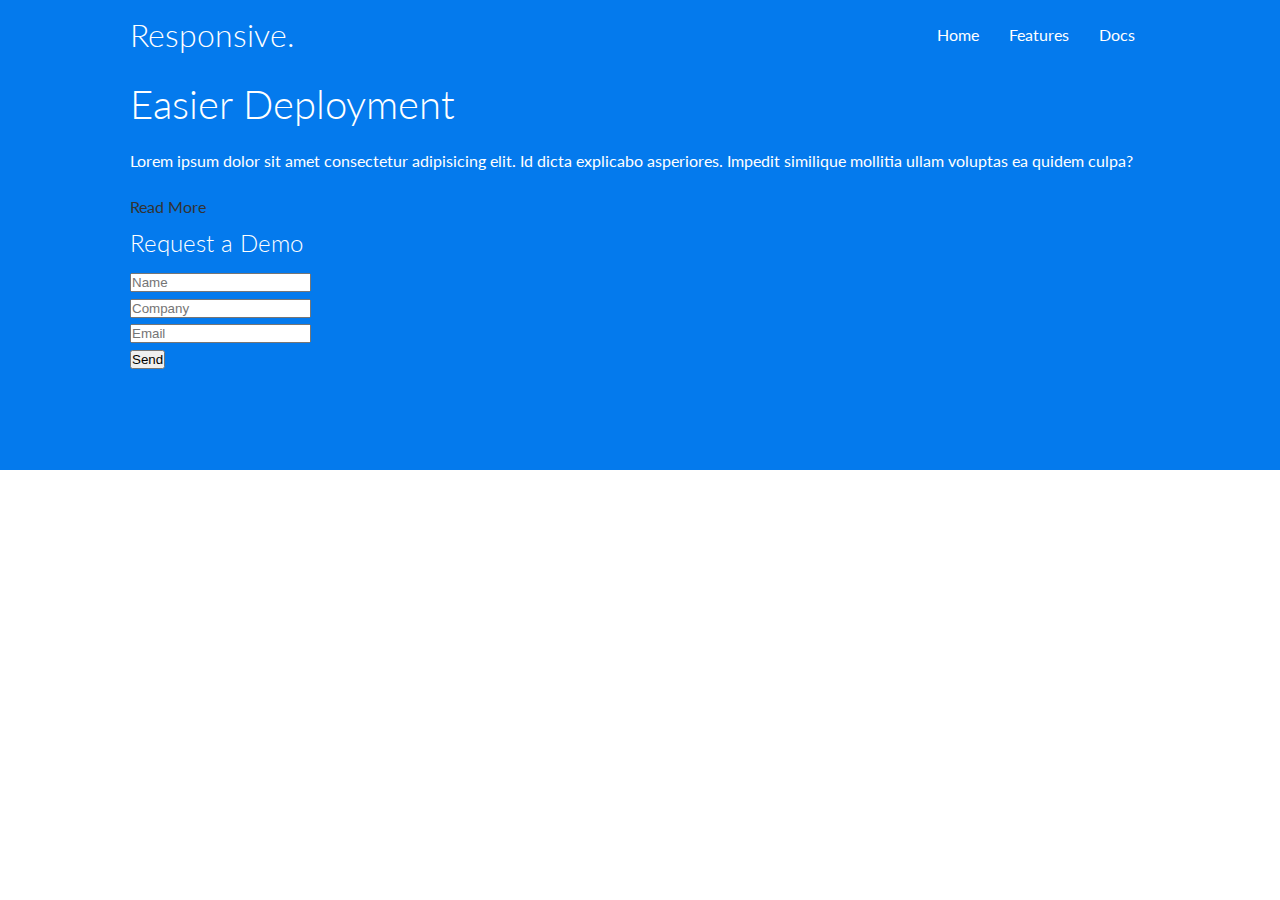
==== index.html @ bf0bc0f7 "showcase basic setting and custom property setup" ====
<!DOCTYPE html>
<html lang="en">
  <head>
    <meta charset="UTF-8" />
    <meta http-equiv="X-UA-Compatible" content="IE=edge" />
    <meta name="viewport" content="width=device-width, initial-scale=1.0" />
    <link
      rel="stylesheet"
      href="https://cdnjs.cloudflare.com/ajax/libs/font-awesome/6.0.0-beta2/css/all.min.css"
    />
    <link rel="stylesheet" href="./css/style.css" />

    <title>Project 1</title>
  </head>
  <body>
    <!-- ! Navbar -->
    <div class="navbar">
      <div class="container flex">
        <h1 class="logo">Responsive.</h1>
        <nav>
          <ul>
            <li><a href="index.html">Home</a></li>
            <li><a href="features.html">Features</a></li>
            <li><a href="docs.html">Docs</a></li>
          </ul>
        </nav>
      </div>
    </div>
    <!-- ! Showcase -->
    <section class="showcase">
      <div class="container grid">
        <div class="showcase-text">
          <h1>Easier Deployment</h1>
          <p>
            Lorem ipsum dolor sit amet consectetur adipisicing elit. Id dicta
            explicabo asperiores. Impedit similique mollitia ullam voluptas ea
            quidem culpa?
          </p>
          <a href="features.html" class="btn btn-outline">Read More</a>
        </div>
        <div class="showcase-form card">
          <h2>Request a Demo</h2>
          <form>
            <div class="form-control">
              <input type="text" name="name" placeholder="Name" required />
            </div>
            <div class="form-control">
              <input
                type="text"
                name="company"
                placeholder="Company"
                required
              />
            </div>
            <div class="form-control">
              <input type="email" name="email" placeholder="Email" required />
            </div>
            <input type="submit" value="Send" class="btn btn-primary" />
          </form>
        </div>
      </div>
    </section>
  </body>
</html>
---- css/style.css ----
@import url("https://fonts.googleapis.com/css2?family=Lato:wght@300&display=swap");

/* ! Scope style: means we can use it anywhere */
/* If we want to use a color five time, we'd better use custom properties */
:root {
  /* '--' is the syntax, the name followed. */
  --primary-color: #047aed;
}
* {
  box-sizing: border-box;
  /* *It allows us to use borders and padding and stuff without having to add to the width of one element  */
  padding: 0;
  margin: 0;
}
body {
  font-family: "Lato", sans-serif;
  color: #333;
  line-height: 1.6;
}

li {
  list-style: none;
}

a {
  text-decoration: none;
  color: #333;
}
h1,
h2 {
  font-weight: 300;
  line-height: 1.2;
  margin: 10px 0;
}

p {
  margin: 10px 0;
}
image {
  width: 100%;
  /* *This 100% width make the image not too large for the browser. */
}
/* !Navbar */
.navbar {
  background-color: var(--primary-color);
  color: #fff;
  height: 70px;
}
.navbar ul {
  display: flex;
}
.navbar a {
  color: #fff;
  padding: 10px;
  margin: 0 5px;
}
.navbar a:hover {
  border-bottom: 2px #fff solid;
}
.navbar .flex {
  justify-content: space-between;
  /* *If the flex is in the nav bar,then it should be between. */
  /* * other wise, for other items which need the class 'flex', they need space-center */
}
/* ! Showcase */
.showcase {
  height: 400px;
  background-color: var(--primary-color);
  color: #fff;
  position: relative;
}
.showcase h1 {
  font-size: 40px;
}
.showcase p {
  margin: 20px 0;
}

/* ! Utilities */
/* Utilities is the class we use all around the website */
.container {
  max-width: 1100px;
  margin: 0 auto;
  overflow: auto;
  /* Get rid of the extra space */
  padding: 0 40px;
}

.flex {
  display: flex;
  justify-content: center;
  align-items: center;
  height: 100%;
  /* *This 100% will make whatever height the container is */
}
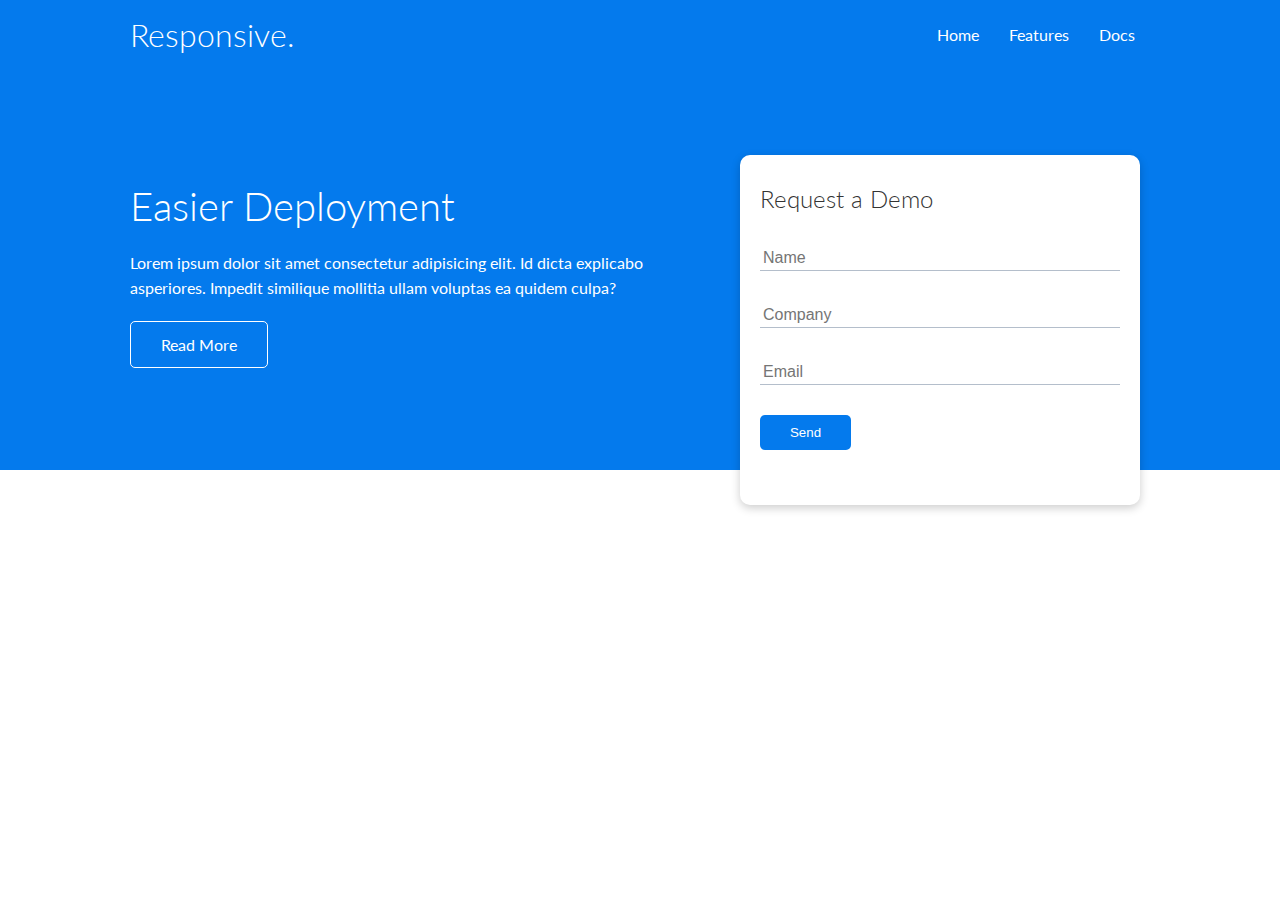
==== commit cbcd6736: "the setup of actual form/form-control The setup of buttons and outline btn" ====
--- a/index.html
+++ b/index.html
@@ -26,6 +26,8 @@
         </nav>
       </div>
     </div>
+    <!-- !                                               -->
+
     <!-- ! Showcase -->
     <section class="showcase">
       <div class="container grid">
@@ -60,5 +62,6 @@
         </div>
       </div>
     </section>
+    <!-- !                                                                       -->
   </body>
 </html>
--- a/css/style.css
+++ b/css/style.css
@@ -75,7 +75,36 @@
 .showcase p {
   margin: 20px 0;
 }
+.showcase .grid {
+  grid-template-columns: 1.3fr 1fr;
+  gap: 30px;
+  overflow: visible;
+}
+.showcase-form {
+  position: relative;
+  top: 60px;
+  height: 350px;
+  /* This will make a scroll bar. That need to be fiexed in the showcase gird, we add a overflow: visible there */
+  width: 400px;
+  padding: 40px;
+  z-index: 100;
+  justify-self: end;
+}
 
+.showcase-form .form-control {
+  margin: 30px 0;
+}
+.showcase-form input[type="text"],
+.showcase-form input[type="email"] {
+  border: 0;
+  border-bottom: 1px solid #b4becb;
+  width: 100%;
+  padding: 3px;
+  font-size: 16px;
+}
+.showcase-form input:focus {
+  outline: none;
+}
 /* ! Utilities */
 /* Utilities is the class we use all around the website */
 .container {
@@ -86,6 +115,33 @@
   padding: 0 40px;
 }
 
+.card {
+  background-color: #fff;
+  color: #333;
+  border-radius: 10px;
+  box-shadow: 0 3px 10px rgb(0, 0, 0, 0.2);
+  padding: 20px;
+  margin: 10px;
+}
+
+.btn {
+  display: inline-block;
+  padding: 10px 30px;
+  cursor: pointer;
+  background-color: var(--primary-color);
+  color: #fff;
+  border: none;
+  border-radius: 5px;
+}
+
+.btn-outline {
+  background-color: transparent;
+  border: 1px #fff solid;
+}
+
+.btn:hover {
+  transform: scale(0.98);
+}
 .flex {
   display: flex;
   justify-content: center;
@@ -93,3 +149,17 @@
   height: 100%;
   /* *This 100% will make whatever height the container is */
 }
+
+.grid {
+  display: grid;
+  /* //grid-template-columns: 2fr 1fr; */
+  /* Our grid system need the second line of code to be told to display things in colums. */
+  /* And the direct child will be displayed as grids. In our case, we have one for text, one for form */
+  /* If we have four direct children, the space will be 2 1 2 1 */
+  grid-template-columns: repeat(2, 1fr);
+  gap: 20px;
+  /* This gap will make the whole grid system divide into two parts after the gap is decremented. */
+  justify-content: center;
+  align-items: center;
+  height: 100%;
+}
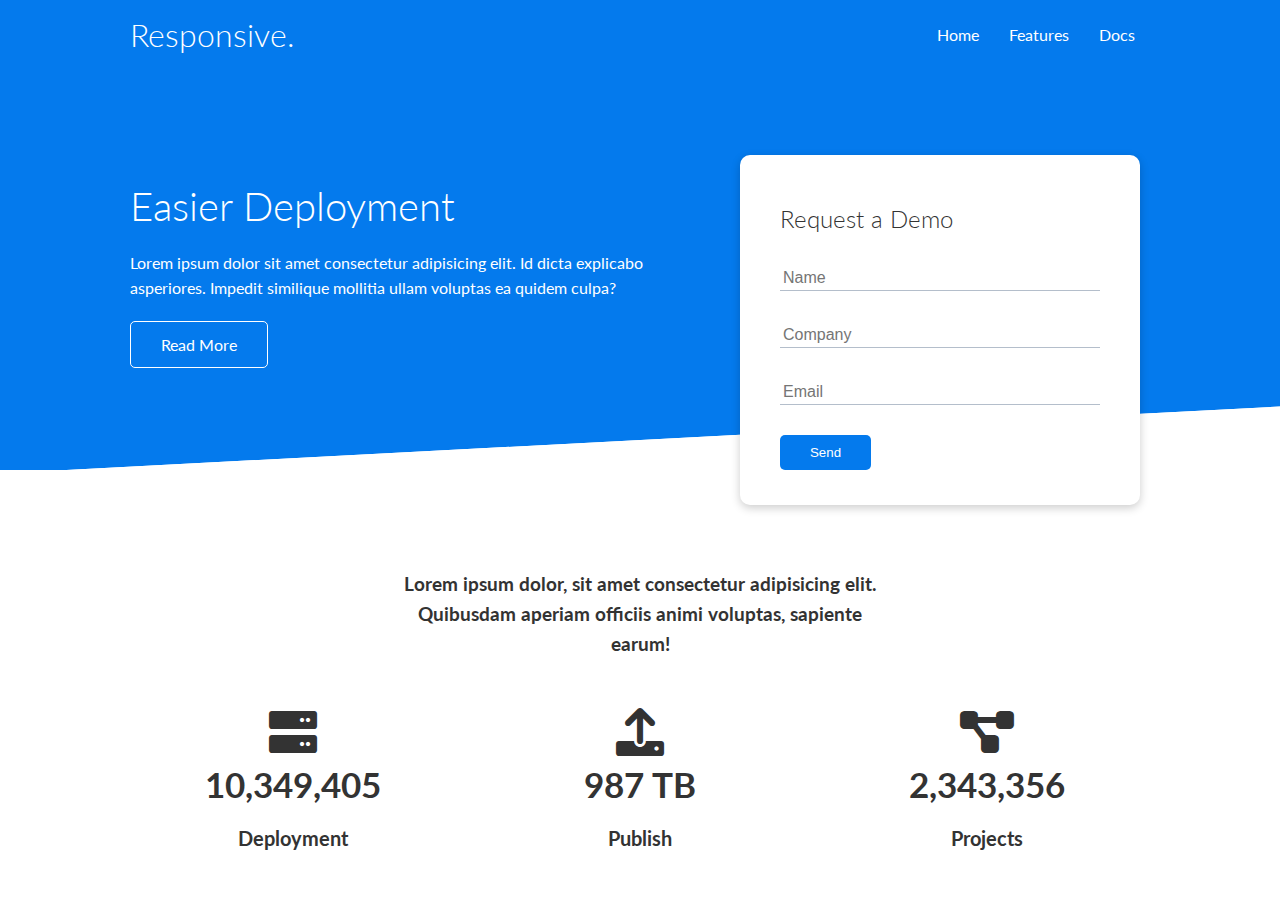
==== commit e0152ee0: "add stats seperate utilities CSS add some margin templates that can be used in all the files." ====
--- a/index.html
+++ b/index.html
@@ -8,6 +8,7 @@
       rel="stylesheet"
       href="https://cdnjs.cloudflare.com/ajax/libs/font-awesome/6.0.0-beta2/css/all.min.css"
     />
+    <link rel="stylesheet" href="./css/utilities.css" />
     <link rel="stylesheet" href="./css/style.css" />
 
     <title>Project 1</title>
@@ -63,5 +64,33 @@
       </div>
     </section>
     <!-- !                                                                       -->
+
+    <!-- ! Stats -->
+    <section class="stats">
+      <div class="container">
+        <h3 class="stats-heading text-center my-1">
+          Lorem ipsum dolor, sit amet consectetur adipisicing elit. Quibusdam
+          aperiam officiis animi voluptas, sapiente earum!
+        </h3>
+
+        <div class="grid grid-3 text-center my-4">
+          <div>
+            <i class="fas fa-server fa-3x"></i>
+            <h3>10,349,405</h3>
+            <p class="text-secondary">Deployment</p>
+          </div>
+          <div>
+            <i class="fas fa-upload fa-3x"></i>
+            <h3>987 TB</h3>
+            <p class="text-secondary">Publish</p>
+          </div>
+          <div>
+            <i class="fas fa-project-diagram fa-3x"></i>
+            <h3>2,343,356</h3>
+            <p class="text-secondary">Projects</p>
+          </div>
+        </div>
+      </div>
+    </section>
   </body>
 </html>
--- a/css/utilities.css
+++ b/css/utilities.css
@@ -0,0 +1,137 @@
+/* ! Utilities */
+/* Utilities is the class we use all around the website */
+.container {
+  max-width: 1100px;
+  margin: 0 auto;
+  overflow: auto;
+  /* Get rid of the extra space */
+  padding: 0 40px;
+}
+
+.card {
+  background-color: #fff;
+  color: #333;
+  border-radius: 10px;
+  box-shadow: 0 3px 10px rgb(0, 0, 0, 0.2);
+  padding: 20px;
+  margin: 10px;
+}
+
+.btn {
+  display: inline-block;
+  padding: 10px 30px;
+  cursor: pointer;
+  background-color: var(--primary-color);
+  color: #fff;
+  border: none;
+  border-radius: 5px;
+}
+
+.btn-outline {
+  background-color: transparent;
+  border: 1px #fff solid;
+}
+
+.btn:hover {
+  transform: scale(0.98);
+}
+
+.text-center {
+  text-align: center;
+}
+/* ! grid and flex layout */
+.flex {
+  display: flex;
+  justify-content: center;
+  align-items: center;
+  height: 100%;
+  /* *This 100% will make whatever height the container is */
+}
+
+.grid {
+  display: grid;
+  /* //grid-template-columns: 2fr 1fr; */
+  /* Our grid system need the second line of code to be told to display things in colums. */
+  /* And the direct child will be displayed as grids. In our case, we have one for text, one for form */
+  /* If we have four direct children, the space will be 2 1 2 1 */
+  grid-template-columns: repeat(2, 1fr);
+  gap: 20px;
+  /* This gap will make the whole grid system divide into two parts after the gap is decremented. */
+  justify-content: center;
+  align-items: center;
+  height: 100%;
+}
+
+.grid-3 {
+  grid-template-columns: repeat(3, 1fr);
+}
+/* ! margin and padding pattern */
+/* *This 'my' means margin on the Y axis */
+.my-1 {
+  margin: 1rem 0;
+  /* 1rem means the html font size, by default it's 16px */
+}
+.my-2 {
+  margin: 1.5rem 0;
+}
+.my-3 {
+  margin: 2rem 0;
+}
+.my-4 {
+  margin: 3rem 0;
+}
+.my-5 {
+  margin: 4rem 0;
+}
+/* *This 'm' means margin around the element */
+.m {
+  margin: 1rem;
+}
+.m {
+  margin: 1.5rem;
+}
+.m {
+  margin: 2rem;
+}
+.m {
+  margin: 3rem;
+}
+.m {
+  margin: 4rem;
+}
+/* *If you want, you can add mx-12345, which means margin on the X axis */
+
+/* *This 'py' means padding on the Y axis */
+.py-1 {
+  padding: 1rem 0;
+  /* 1rem means the html font size, by default it's 16px */
+}
+.py-2 {
+  padding: 1.5rem 0;
+}
+.py-3 {
+  padding: 2rem 0;
+}
+.py-4 {
+  padding: 3rem 0;
+}
+.py-5 {
+  padding: 4rem 0;
+}
+/* *This 'p' means padding around */
+.p-1 {
+  padding: 1rem;
+  /* 1rem means the html font size, by default it's 16px */
+}
+.p-2 {
+  padding: 1.5rem;
+}
+.p-3 {
+  padding: 2rem;
+}
+.p-4 {
+  padding: 3rem;
+}
+.p-5 {
+  padding: 4rem;
+}
--- a/css/style.css
+++ b/css/style.css
@@ -105,61 +105,40 @@
 .showcase-form input:focus {
   outline: none;
 }
-/* ! Utilities */
-/* Utilities is the class we use all around the website */
-.container {
-  max-width: 1100px;
-  margin: 0 auto;
-  overflow: auto;
-  /* Get rid of the extra space */
-  padding: 0 40px;
+
+/* ?pseudo-classes selector: before and after */
+/* *when we use before or after or both, we need to use 'content' property */
+.showcase::before,
+.showcase::after {
+  content: "";
+  /* Leave this empty */
+  position: absolute;
+  height: 100px;
+  bottom: -70px;
+  right: 0;
+  left: 0;
+  background: #fff;
+  transform: skewY(-3deg);
+  -webkit-transform: skewY(-3deg);
+  -moz-transform: skewY(-3deg);
+  -ms-transform: skewY(-3deg);
+  /* *These can make sure this skew works fine on all the browsers. */
 }
 
-.card {
-  background-color: #fff;
-  color: #333;
-  border-radius: 10px;
-  box-shadow: 0 3px 10px rgb(0, 0, 0, 0.2);
-  padding: 20px;
-  margin: 10px;
+/* !Stats */
+.stats {
+  padding-top: 100px;
 }
 
-.btn {
-  display: inline-block;
-  padding: 10px 30px;
-  cursor: pointer;
-  background-color: var(--primary-color);
-  color: #fff;
-  border: none;
-  border-radius: 5px;
+.stats-heading {
+  max-width: 500px;
+  margin: auto;
 }
 
-.btn-outline {
-  background-color: transparent;
-  border: 1px #fff solid;
+.stats .grid h3 {
+  font-size: 35px;
 }
-
-.btn:hover {
-  transform: scale(0.98);
+.stats .grid p {
+  font-size: 20px;
+  font-weight: bold;
 }
-.flex {
-  display: flex;
-  justify-content: center;
-  align-items: center;
-  height: 100%;
-  /* *This 100% will make whatever height the container is */
-}
-
-.grid {
-  display: grid;
-  /* //grid-template-columns: 2fr 1fr; */
-  /* Our grid system need the second line of code to be told to display things in colums. */
-  /* And the direct child will be displayed as grids. In our case, we have one for text, one for form */
-  /* If we have four direct children, the space will be 2 1 2 1 */
-  grid-template-columns: repeat(2, 1fr);
-  gap: 20px;
-  /* This gap will make the whole grid system divide into two parts after the gap is decremented. */
-  justify-content: center;
-  align-items: center;
-  height: 100%;
-}
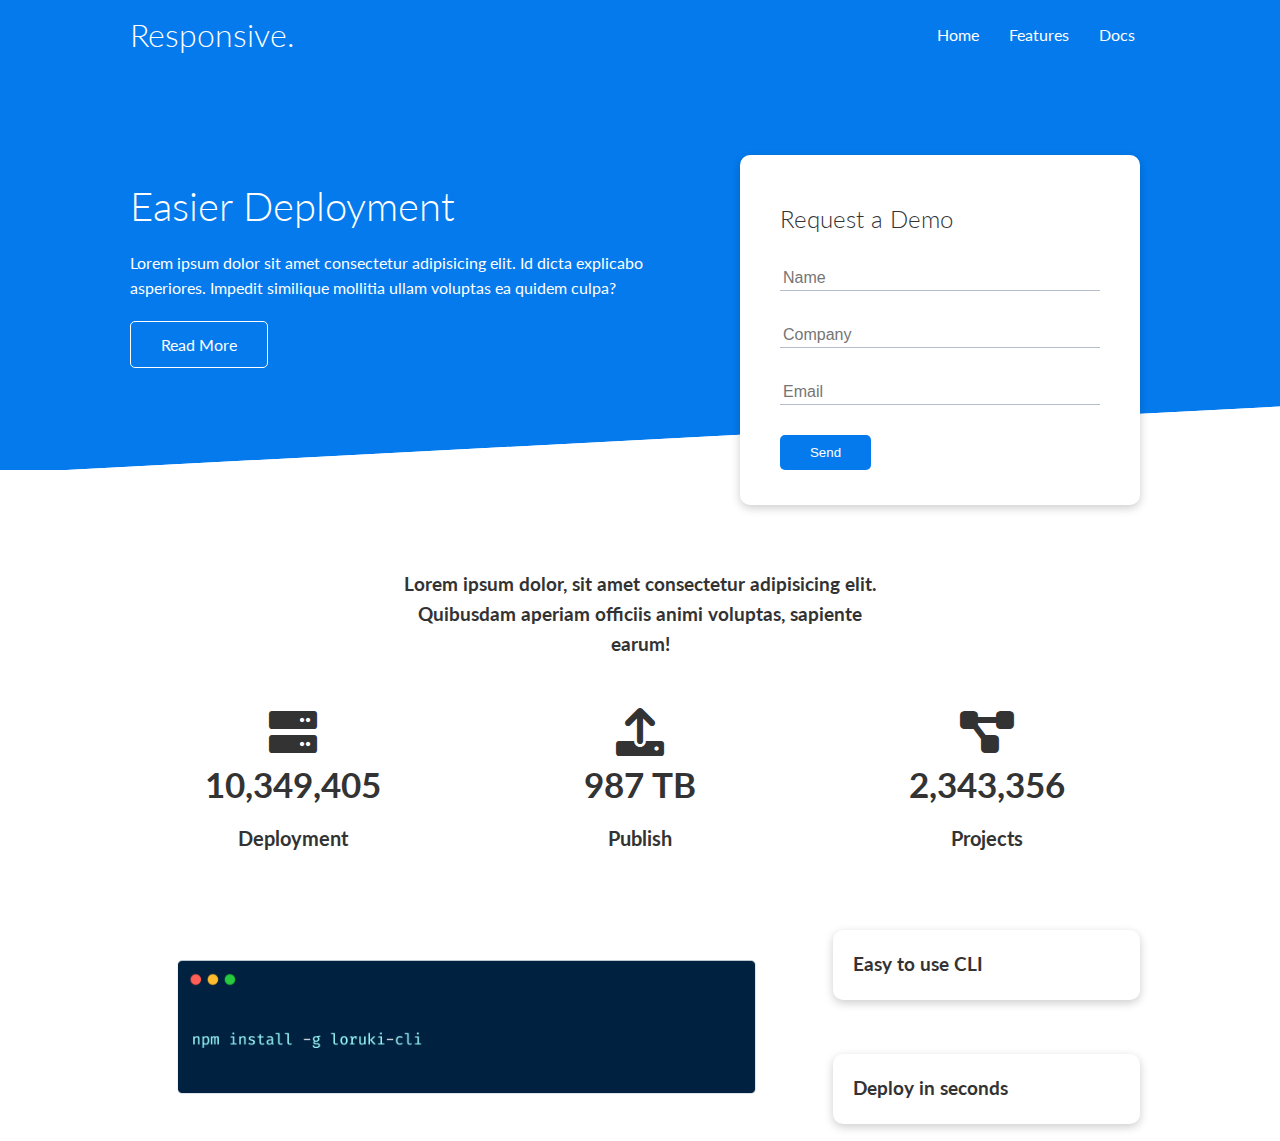
==== commit b860612a: "make cli make almost all the differen layouts with grid system!" ====
--- a/index.html
+++ b/index.html
@@ -92,5 +92,18 @@
         </div>
       </div>
     </section>
+
+    <!-- ! CLI -->
+    <section class="cli">
+      <div class="container grid">
+        <img src="images/cli.png" alt="" />
+        <div class="card">
+          <h3>Easy to use CLI</h3>
+        </div>
+        <div class="card">
+          <h3>Deploy in seconds</h3>
+        </div>
+      </div>
+    </section>
   </body>
 </html>
--- a/css/style.css
+++ b/css/style.css
@@ -36,7 +36,7 @@
 p {
   margin: 10px 0;
 }
-image {
+img {
   width: 100%;
   /* *This 100% width make the image not too large for the browser. */
 }
@@ -142,3 +142,17 @@
   font-size: 20px;
   font-weight: bold;
 }
+
+/* ! CLI */
+.cli .grid {
+  grid-template-columns: repeat(3, 1fr);
+  grid-template-rows: repeat(2, 1fr);
+}
+/* anything that is the first child */
+.cli .grid > *:first-child {
+  grid-column: 1 / span 2;
+  grid-row: 1 / span 2;
+  /* * This means the first child, in this case, the img, will start from 1 to 2 fr */
+  /* * We made 3 columns and the img takes up 2 fr */
+  /* * We made 2 rows and the img takes up 1 fr */
+}
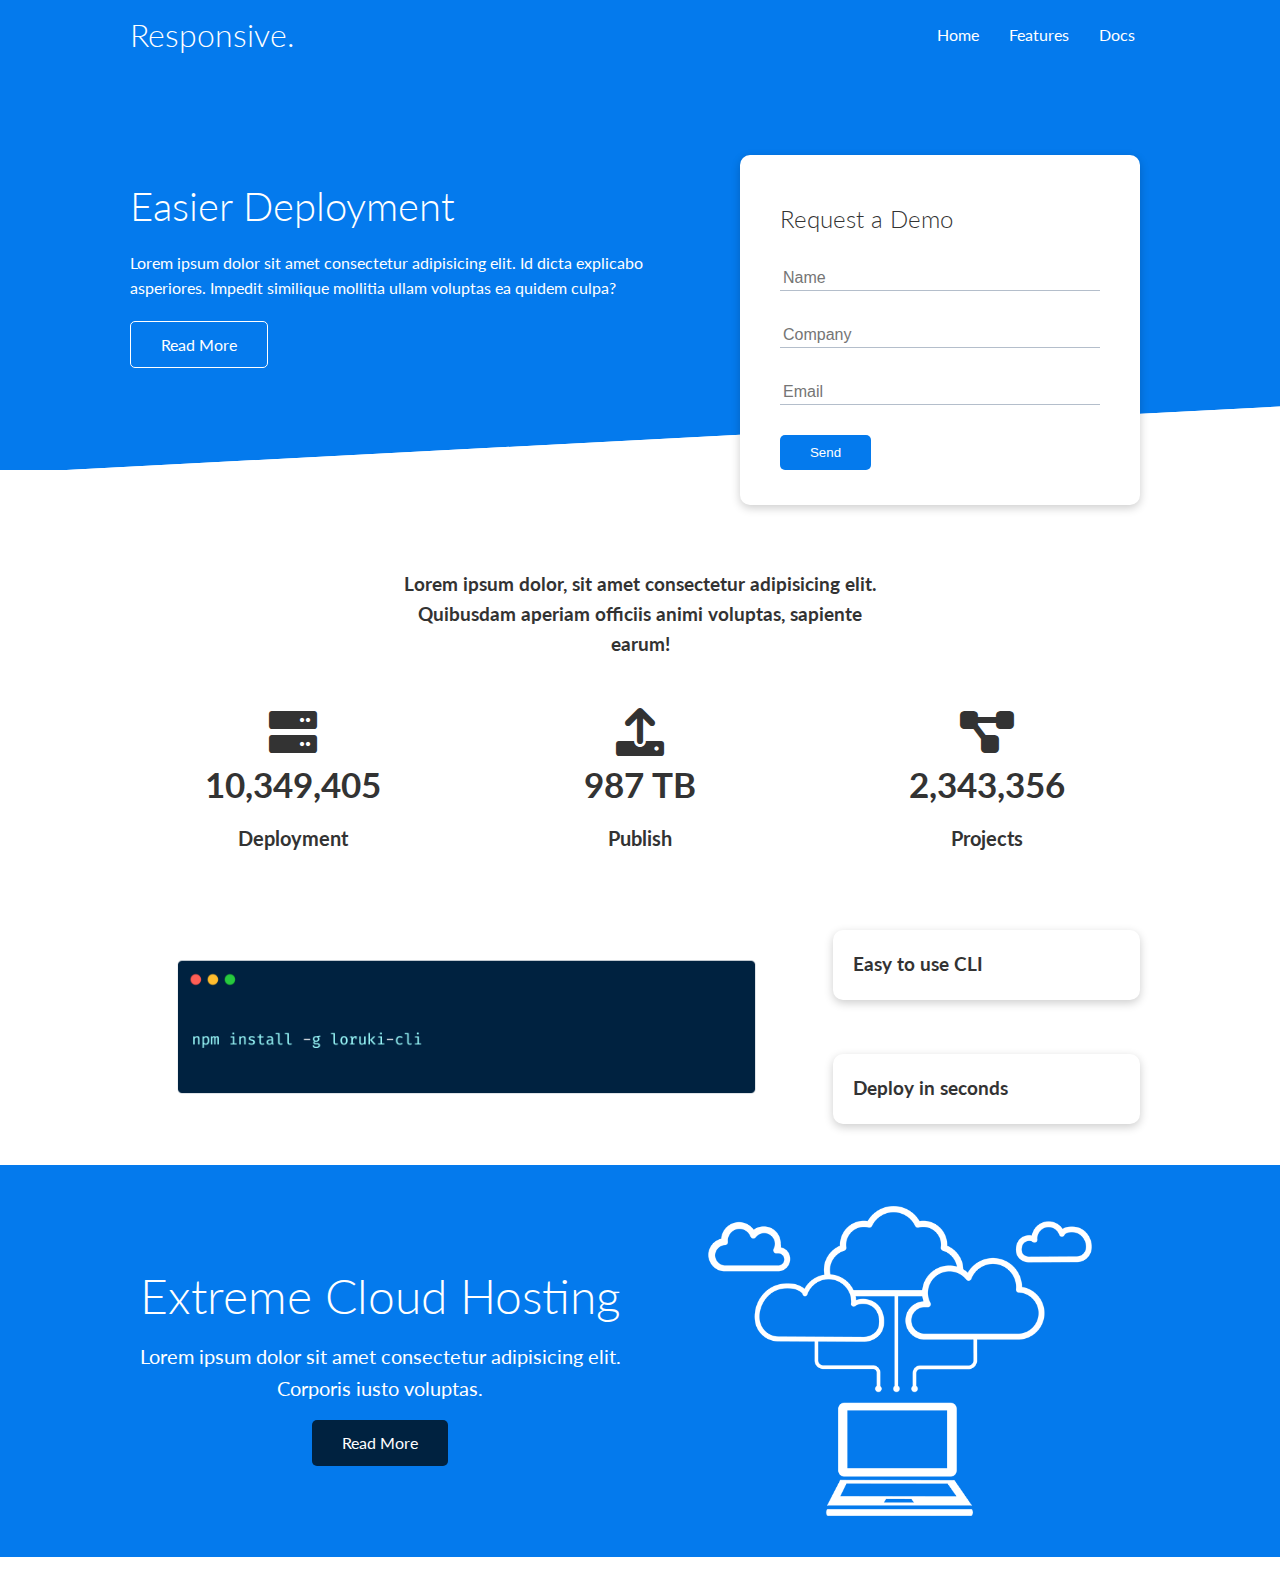
==== commit 4425af64: "added the cloud image set up the button/background color and text size It's like building up your ow" ====
--- a/index.html
+++ b/index.html
@@ -105,5 +105,20 @@
         </div>
       </div>
     </section>
+
+    <!-- ! Cloud -->
+    <section class="cloud bg-primary my-2 py-2">
+      <div class="container grid">
+        <div class="text-center">
+          <h2 class="lg">Extreme Cloud Hosting</h2>
+          <p class="lead my-1">
+            Lorem ipsum dolor sit amet consectetur adipisicing elit. Corporis
+            iusto voluptas.
+          </p>
+          <a href="features.html" class="btn btn-dark">Read More</a>
+        </div>
+        <img src="./images/cloud.png" alt="" />
+      </div>
+    </section>
   </body>
 </html>
--- a/css/utilities.css
+++ b/css/utilities.css
@@ -36,9 +36,51 @@
   transform: scale(0.98);
 }
 
+/* ! Backgrounds & colored buttons */
+
+.bg-primary,
+.btn-primary {
+  background-color: var(--primary-color);
+  color: #fff;
+}
+.bg-secondary,
+.btn-secondary {
+  background-color: var(--secondary-color);
+  color: #fff;
+}
+.bg-dark,
+.btn-dark {
+  background-color: var(--dark-color);
+  color: #fff;
+}
+.bg-light,
+.btn-light {
+  background-color: var(--light-color);
+  color: #333;
+}
+
+/* ! Text sizes */
+
+.lead {
+  font-size: 20px;
+}
+.sm {
+  font-size: 1rem;
+}
+.md {
+  font-size: 2rem;
+}
+.lg {
+  font-size: 3rem;
+}
+.xl {
+  font-size: 4rem;
+}
+
 .text-center {
   text-align: center;
 }
+
 /* ! grid and flex layout */
 .flex {
   display: flex;
--- a/css/style.css
+++ b/css/style.css
@@ -5,6 +5,9 @@
 :root {
   /* '--' is the syntax, the name followed. */
   --primary-color: #047aed;
+  --secondary-color: #1c3fa8;
+  --dark-color: #002240;
+  --light-color: #f4f4f4;
 }
 * {
   box-sizing: border-box;
@@ -125,7 +128,7 @@
   /* *These can make sure this skew works fine on all the browsers. */
 }
 
-/* !Stats */
+/* ! Stats */
 .stats {
   padding-top: 100px;
 }
@@ -156,3 +159,8 @@
   /* * We made 3 columns and the img takes up 2 fr */
   /* * We made 2 rows and the img takes up 1 fr */
 }
+
+/* ! Cloud */
+.cloud .grid {
+  grid-template-columns: 4fr, 3fr;
+}
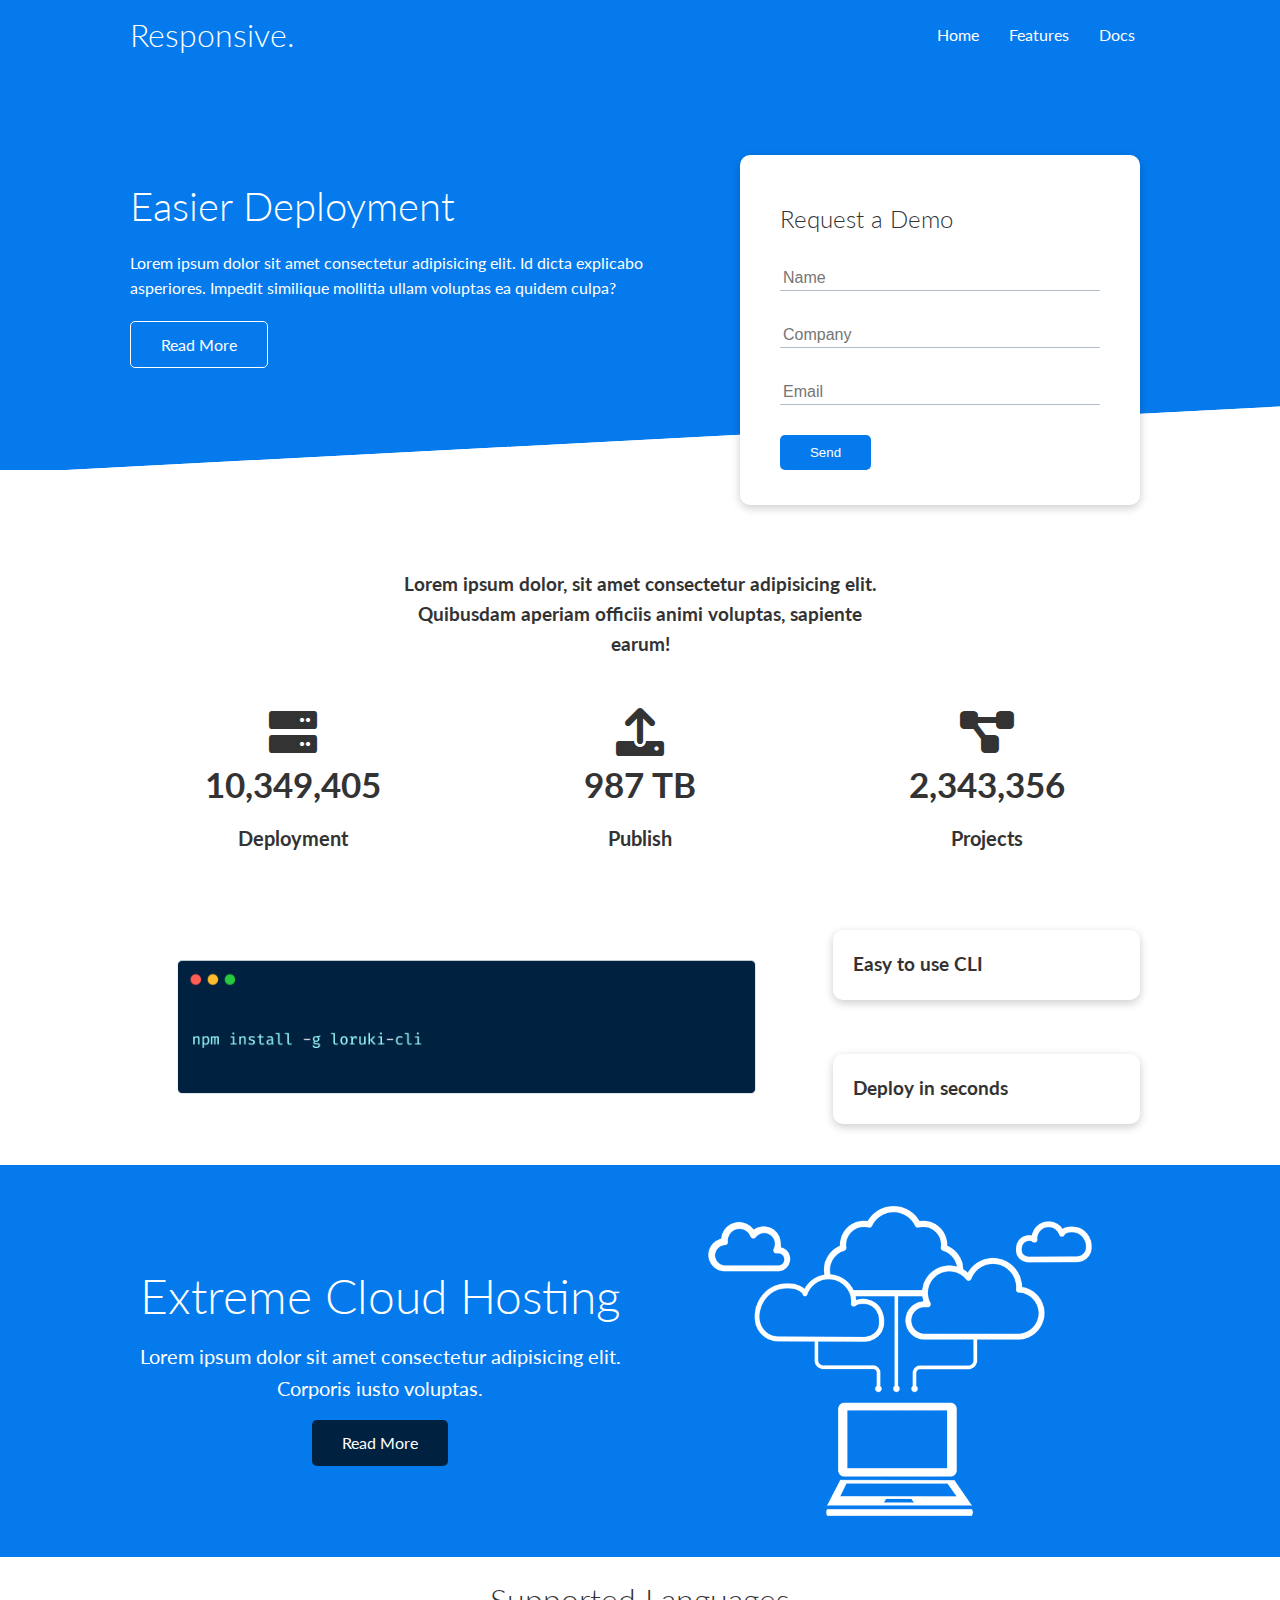
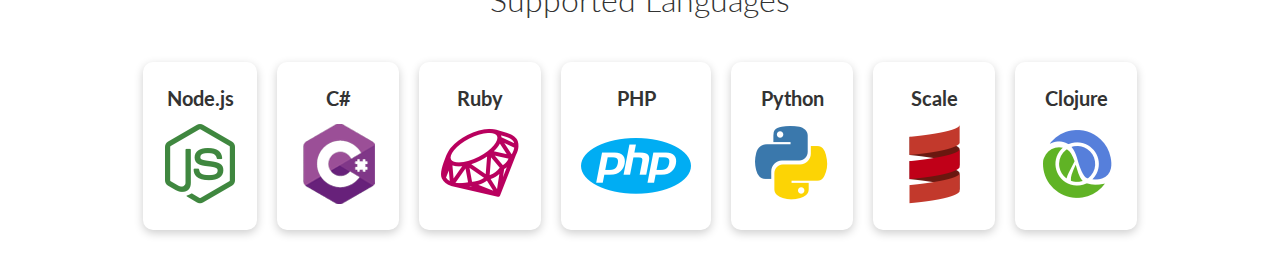
==== commit 4ce2c672: "language part added transition and transform" ====
--- a/index.html
+++ b/index.html
@@ -120,5 +120,41 @@
         <img src="./images/cloud.png" alt="" />
       </div>
     </section>
+
+    <!-- ! Language -->
+    <section class="languages">
+      <h2 class="md text-center my-2">Supported Languages</h2>
+      <div class="container flex">
+        <!-- * We want to make our language lofo to form one row so we use flex -->
+        <div class="card">
+          <h4>Node.js</h4>
+          <img src="./images/logos/node.png" alt="node" />
+        </div>
+        <div class="card">
+          <h4>C#</h4>
+          <img src="./images/logos/csharp.png" alt="c#" />
+        </div>
+        <div class="card">
+          <h4>Ruby</h4>
+          <img src="./images/logos/ruby.png" alt="ruby" />
+        </div>
+        <div class="card">
+          <h4>PHP</h4>
+          <img src="./images/logos/php.png" alt="php" />
+        </div>
+        <div class="card">
+          <h4>Python</h4>
+          <img src="./images/logos/python.png" alt="python" />
+        </div>
+        <div class="card">
+          <h4>Scale</h4>
+          <img src="./images/logos/scala.png" alt="scale" />
+        </div>
+        <div class="card">
+          <h4>Clojure</h4>
+          <img src="./images/logos/clojure.png" alt="clojure" />
+        </div>
+      </div>
+    </section>
   </body>
 </html>
--- a/css/style.css
+++ b/css/style.css
@@ -164,3 +164,26 @@
 .cloud .grid {
   grid-template-columns: 4fr, 3fr;
 }
+
+/* ! Languages */
+.languages .flex {
+  flex-wrap: wrap;
+  /* * This 'wrap' will make the seven logo go different line on a smaller screen. */
+}
+.languages .card {
+  text-align: center;
+  margin: 18px 10px 40px;
+  transition: transform 0.2s ease-in;
+  /* * transition animation wrote here! */
+}
+
+.languages .card h4 {
+  font-size: 20px;
+  margin-bottom: 10px;
+}
+
+.languages .card:hover {
+  transform: translateY(-10px);
+  /* *negative means up, positive means moving down through Y axis */
+  /* * If we want to add animation to this transform we need to write above, not in the pseuclass 'hover' */
+}
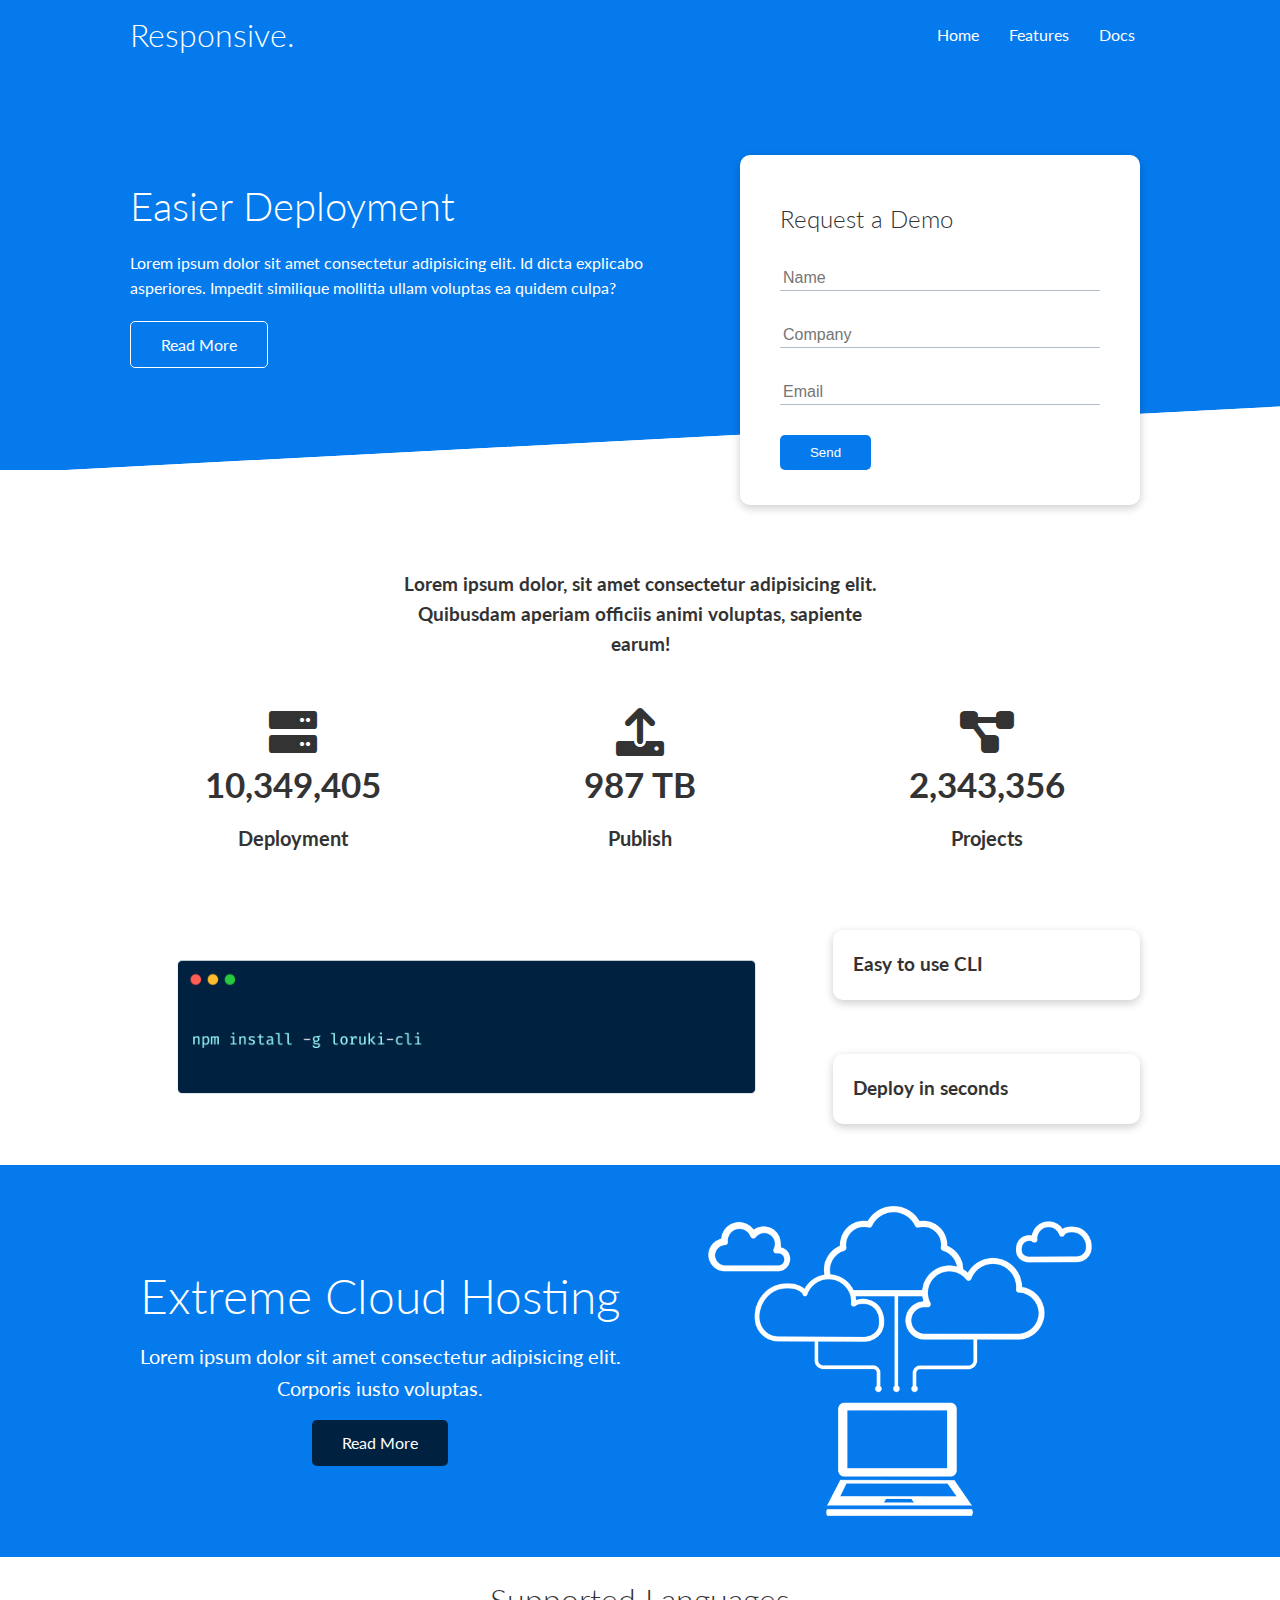
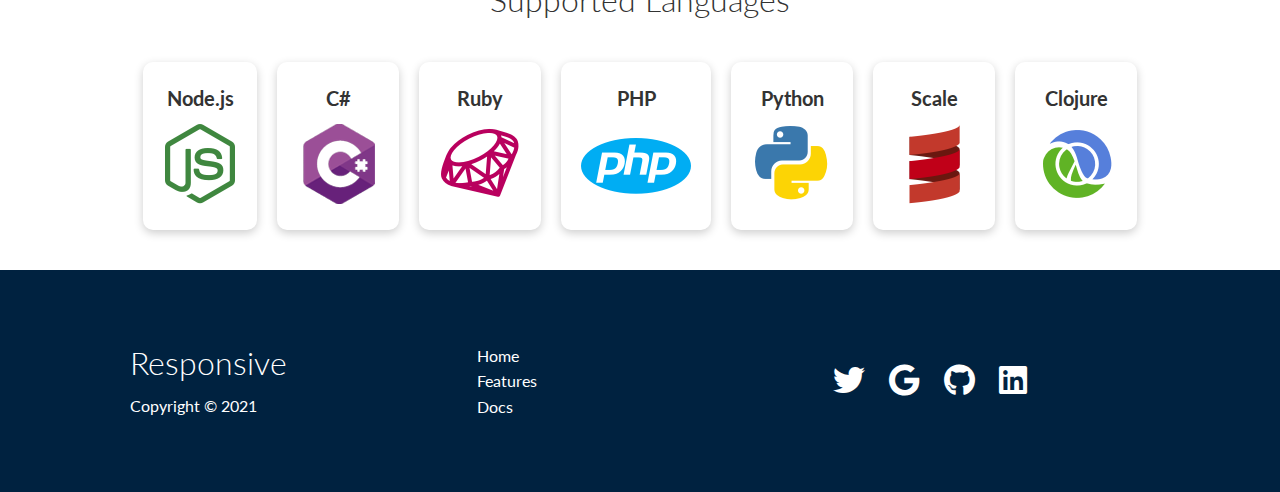
==== commit ca11e962: "footer" ====
--- a/index.html
+++ b/index.html
@@ -156,5 +156,28 @@
         </div>
       </div>
     </section>
+
+    <!-- ! Footer -->
+    <footer class="footer bg-dark py-5">
+      <div class="container grid grid-3">
+        <div>
+          <h1>Responsive</h1>
+          <p>Copyright &copy; 2021</p>
+        </div>
+        <nav>
+          <ul>
+            <li><a href="index.html">Home</a></li>
+            <li><a href="features.html">Features</a></li>
+            <li><a href="docs.html">Docs</a></li>
+          </ul>
+        </nav>
+        <div class="social">
+          <a href="#"><i class="fab fa-twitter fa-2x"></i></a>
+          <a href="#"><i class="fab fa-google fa-2x"></i></a>
+          <a href="#"><i class="fab fa-github fa-2x"></i></a>
+          <a href="#"><i class="fab fa-linkedin fa-2x"></i></a>
+        </div>
+      </div>
+    </footer>
   </body>
 </html>
--- a/css/utilities.css
+++ b/css/utilities.css
@@ -57,6 +57,17 @@
 .btn-light {
   background-color: var(--light-color);
   color: #333;
+}
+
+/* ! Links color in the background and button background */
+
+.bg-primary a,
+.btn-primary a,
+.bg-secondary a,
+.btn-secondary a,
+.bg-dark a,
+.btn-dark a {
+  color: #fff;
 }
 
 /* ! Text sizes */
--- a/css/style.css
+++ b/css/style.css
@@ -187,3 +187,9 @@
   /* *negative means up, positive means moving down through Y axis */
   /* * If we want to add animation to this transform we need to write above, not in the pseuclass 'hover' */
 }
+
+/* ! Footer */
+
+.footer .social a {
+  margin: 0 10px;
+}
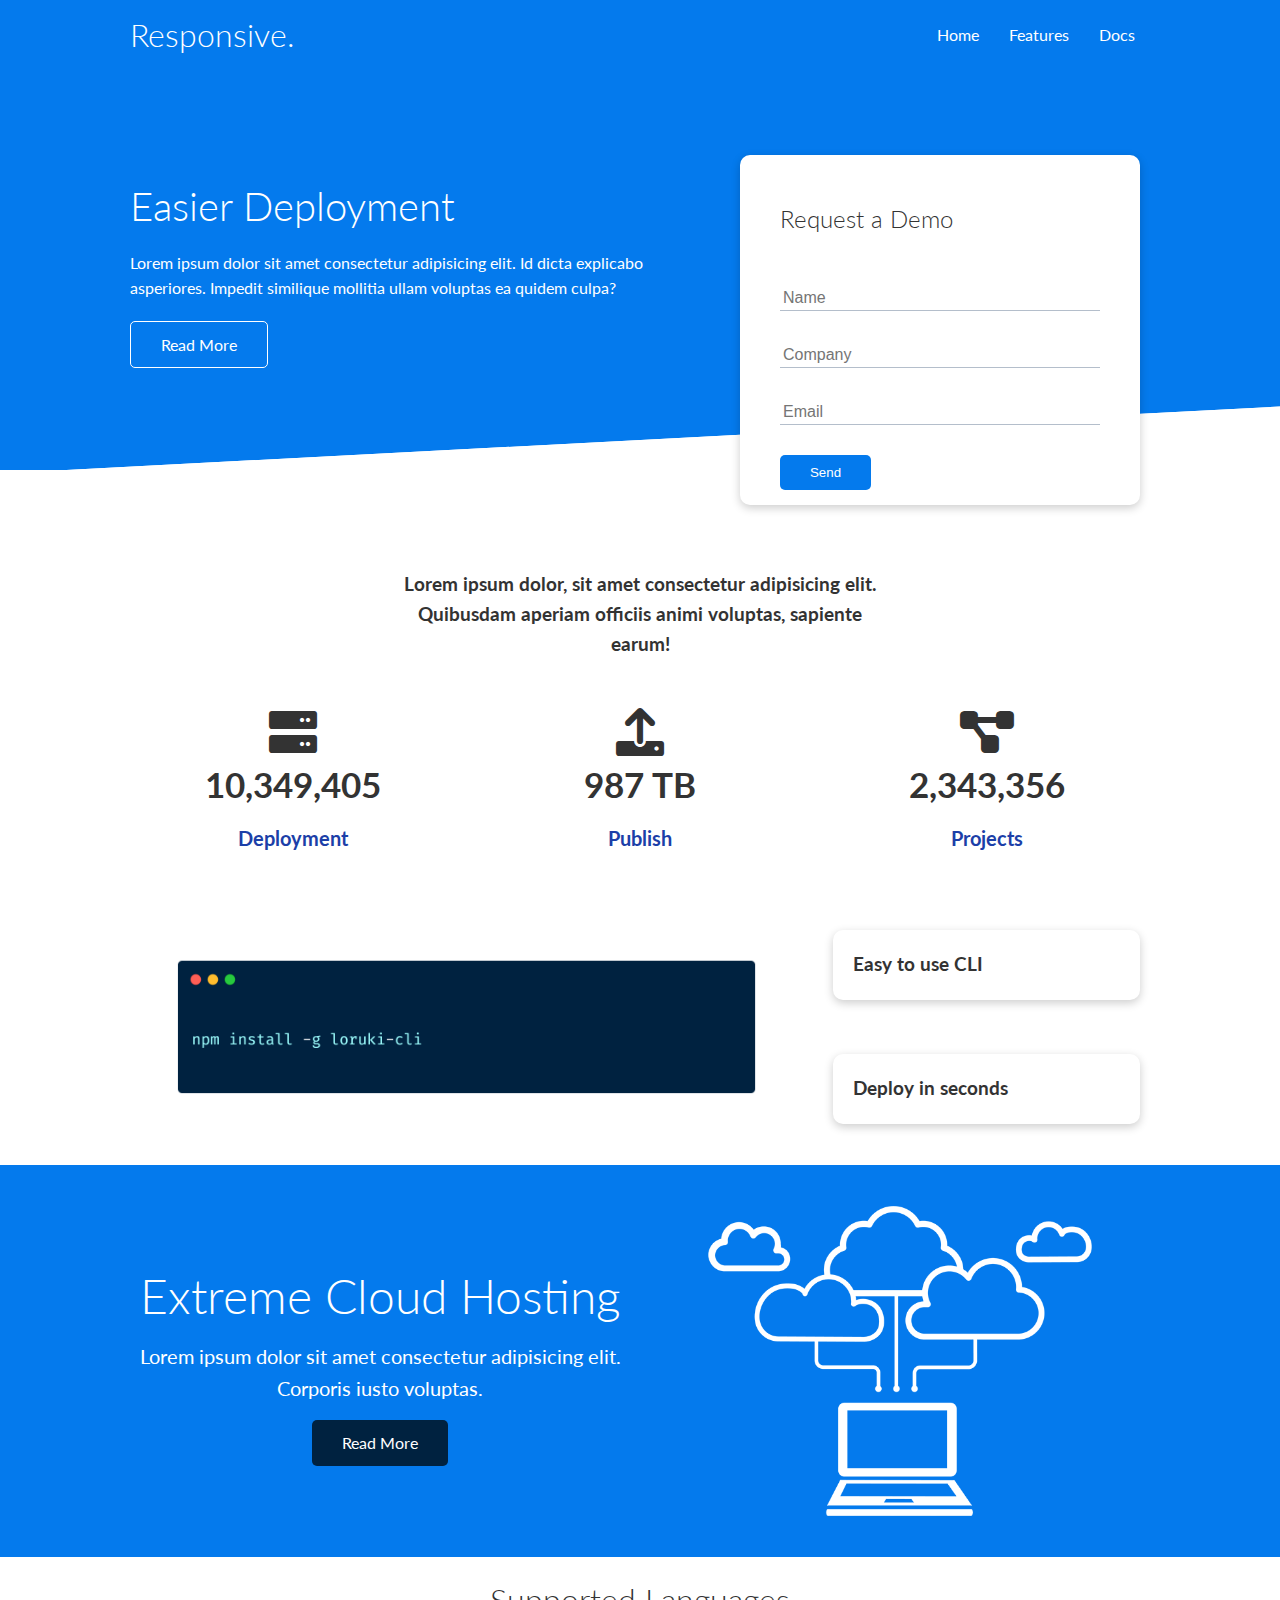
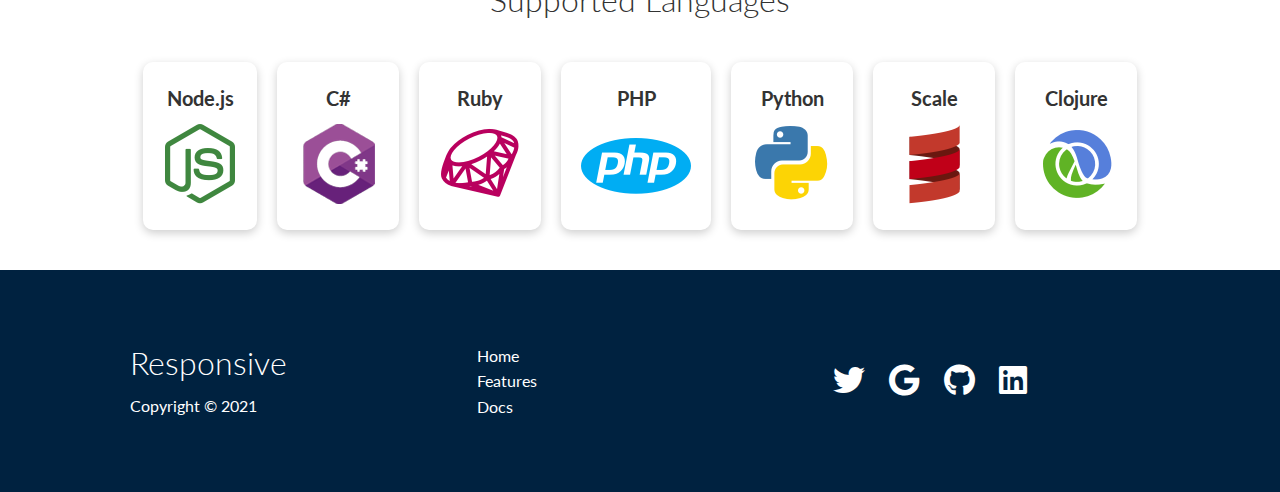
==== commit a312f0bf: "how to submit data to netlify" ====
--- a/index.html
+++ b/index.html
@@ -43,7 +43,19 @@
         </div>
         <div class="showcase-form card">
           <h2>Request a Demo</h2>
-          <form>
+          <form
+            name="contact"
+            method="POST"
+            netlify-honeypot="bot-field"
+            data-netlify="true"
+          >
+            <input type="hidden" name="form-name" value="contact" />
+            <p class="hidden">
+              <label
+                >Don't fill this out if you're human: <input name="bot-field"
+              /></label>
+              <!-- ? This p is to make sure the layput don't get messed up. -->
+            </p>
             <div class="form-control">
               <input type="text" name="name" placeholder="Name" required />
             </div>
--- a/css/utilities.css
+++ b/css/utilities.css
@@ -70,6 +70,21 @@
   color: #fff;
 }
 
+/* ! Text colors */
+
+.text-primary {
+  color: var(--primary-color);
+}
+.text-secondary {
+  color: var(--secondary-color);
+}
+.text-dark {
+  color: var(--dark-color);
+}
+.text-light {
+  color: var(--light-color);
+}
+
 /* ! Text sizes */
 
 .lead {
@@ -92,6 +107,24 @@
   text-align: center;
 }
 
+/* ! Alert */
+.alert {
+  background-color: var(--light-color);
+  padding: 10px 20px;
+  font-weight: bold;
+  margin: 15px 0;
+}
+.alert i {
+  margin-right: 10px;
+}
+.alert-success {
+  background-color: var(--success-color);
+  color: #fff;
+}
+.alert-error {
+  background-color: var(--error-color);
+  color: #fff;
+}
 /* ! grid and flex layout */
 .flex {
   display: flex;
--- a/css/style.css
+++ b/css/style.css
@@ -8,6 +8,8 @@
   --secondary-color: #1c3fa8;
   --dark-color: #002240;
   --light-color: #f4f4f4;
+  --success-color: #5cb85c;
+  --error-color: #d9534f;
 }
 * {
   box-sizing: border-box;
@@ -42,6 +44,17 @@
 img {
   width: 100%;
   /* *This 100% width make the image not too large for the browser. */
+}
+
+code,
+pre {
+  background-color: #333;
+  color: #fff;
+  padding: 10px;
+}
+.hidden {
+  visibility: hidden;
+  height: 0;
 }
 /* !Navbar */
 .navbar {
@@ -83,6 +96,11 @@
   gap: 30px;
   overflow: visible;
 }
+.showcase-text {
+  animation: slideInFromLeft 1s ease-in;
+  /* 1s is the animation's duration */
+}
+
 .showcase-form {
   position: relative;
   top: 60px;
@@ -92,6 +110,7 @@
   padding: 40px;
   z-index: 100;
   justify-self: end;
+  animation: slideInFromRight 1s ease-in;
 }
 
 .showcase-form .form-control {
@@ -131,6 +150,7 @@
 /* ! Stats */
 .stats {
   padding-top: 100px;
+  animation: slideInFromBottom 1s ease-in;
 }
 
 .stats-heading {
@@ -188,8 +208,188 @@
   /* * If we want to add animation to this transform we need to write above, not in the pseuclass 'hover' */
 }
 
+/* ! Features */
+.features-head img {
+  width: 200px;
+  justify-self: flex-end;
+  /* * This is a grid box, this flex-end will make the image to the left end. */
+}
+.features-subhead img {
+  width: 300px;
+  justify-self: flex-end;
+}
+.features-main .card > i {
+  margin-right: 20px;
+}
+.features-main .grid {
+  padding: 30px;
+  grid-template-columns: repeat(3, 1fr);
+  grid-template-rows: repeat(3, 1fr);
+}
+.features-main .grid > *:first-child {
+  grid-column: 1 / span 3;
+}
+.features-main .grid > *:nth-child(2) {
+  grid-column: 1 / span 2;
+}
+
+/* ! Docs */
+
+.docs-head img {
+  width: 200px;
+  justify-self: flex-end;
+}
+.docs-main h3 {
+  margin: 20px 0;
+}
+
+.docs-main .grid {
+  grid-template-columns: 1fr 2fr;
+  align-items: flex-start;
+}
+.docs-main nav li {
+  font-size: 17px;
+  padding-bottom: 5px;
+  margin-bottom: 5px;
+  border-bottom: 1px #ccc solid;
+}
+
+.docs-main a:hover {
+  font-weight: bold;
+}
+
 /* ! Footer */
 
 .footer .social a {
   margin: 0 10px;
 }
+
+/* ! Animations */
+@keyframes slideInFromLeft {
+  /* * start: */
+  0% {
+    transform: translateX(-100%);
+    /* -100% means from far left of the screen. */
+  }
+  /* * end: */
+  100% {
+    transform: translateX(0%);
+    /* 0% means the normal position on the X axis */
+  }
+}
+@keyframes slideInFromRight {
+  /* * start: */
+  0% {
+    transform: translateX(100%);
+    /* 100% means from far right of the screen. */
+  }
+  /* * end: */
+  100% {
+    transform: translateX(0%);
+    /* 0% means the normal position on the X axis */
+  }
+}
+@keyframes slideInFromTop {
+  /* * start: */
+  0% {
+    transform: translateY(-100%);
+    /* -100% means from far up of the screen. */
+  }
+  /* * end: */
+  100% {
+    transform: translateX(0%);
+    /* * 0% means the normal position, and translateX! not Y ! */
+  }
+}
+@keyframes slideInFromBottom {
+  /* * start: */
+  0% {
+    transform: translateY(100%);
+    /* 100% means from far bottom of the screen. */
+  }
+  /* * end: */
+  100% {
+    transform: translateX(0%);
+    /* * 0% means the normal position, and translateX! not Y ! */
+  }
+}
+
+/* ! Responsive !!!! */
+/* * Basically we use @media to responsiviness. */
+
+/* ! Tablets and under */
+@media screen and (max-width: 768px) {
+  /* //body {
+    //display: none;
+  //} */
+  /* * ↑This can tell you when you are under 768px without using browser devtool */
+  .grid,
+  .showcase .grid,
+  .stats .grid,
+  .cli .grid,
+  .cloud .grid,
+  .features-main .grid,
+  .docs-main .grid {
+    grid-template-columns: 1fr;
+    grid-template-rows: 1fr;
+  }
+
+  .showcase {
+    height: auto;
+  }
+  .showcase-text {
+    text-align: center;
+    margin-top: 40px;
+    animation: slideInFromTop 1s ease-in;
+  }
+  .showcase-form {
+    justify-self: center;
+    margin: auto;
+    animation: slideInFromBottom 1s ease-in;
+  }
+  .cli .grid > *:first-child {
+    grid-column: 1;
+    grid-row: 1;
+  }
+  .features-head,
+  .features-subhead,
+  .docs-head {
+    text-align: center;
+  }
+  .features-head img,
+  .features-subhead img,
+  .docs-head img {
+    justify-self: center;
+  }
+
+  .features-main .grid > *:first-child,
+  .features-main .grid > *:nth-child(2) {
+    grid-column: 1;
+  }
+}
+
+/* ! Mobile */
+@media screen and (max-width: 500px) {
+  .navbar {
+    height: 110px;
+  }
+
+  .navbar .flex {
+    flex-direction: column;
+  }
+  .navbar ul {
+    padding: 10px;
+    background-color: rgba(0, 0, 0, 0.1);
+  }
+  .showcase-form {
+    position: relative;
+    top: 30px;
+    height: 250px;
+    width: 300px;
+    padding: 30px;
+    z-index: 100;
+    justify-self: end;
+  }
+  /* ? On iPhone X the form is too big */
+  /* ? But I don't know how to make the size change of the box more smoothly. */
+}
